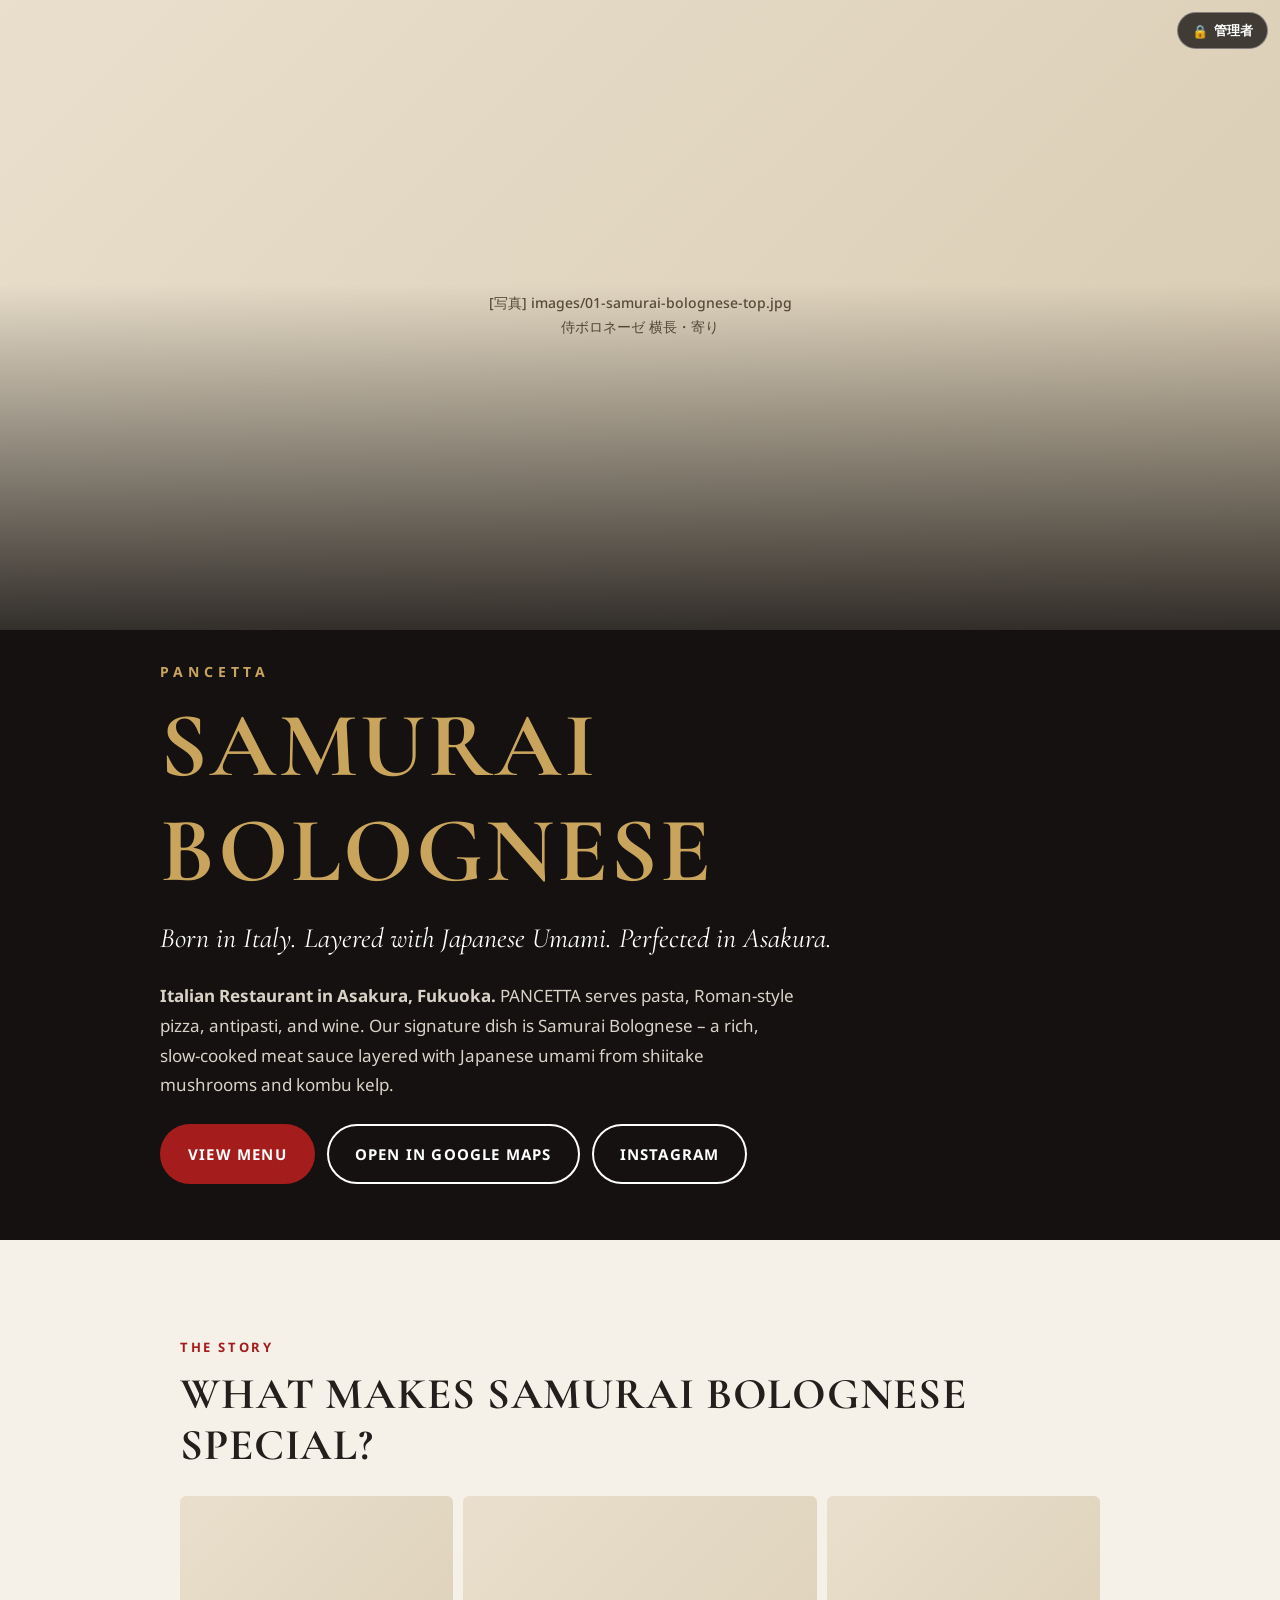
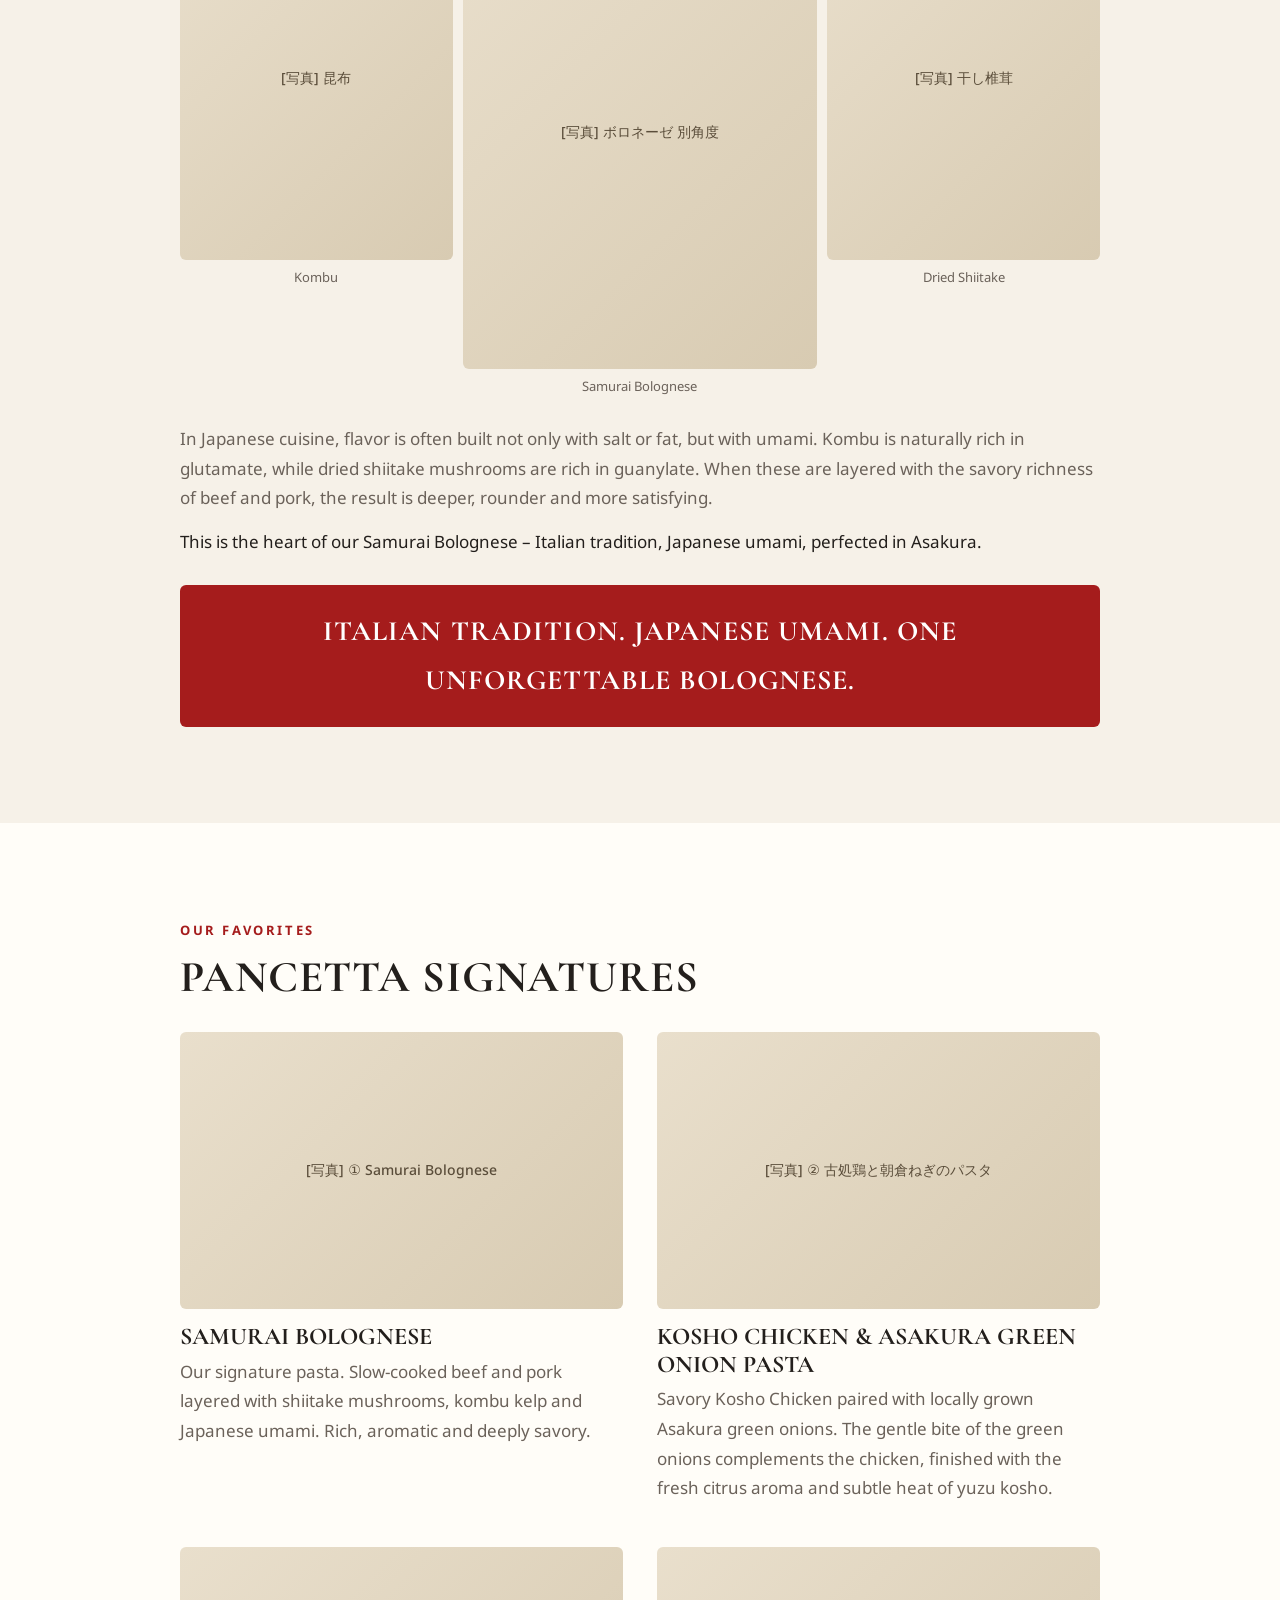
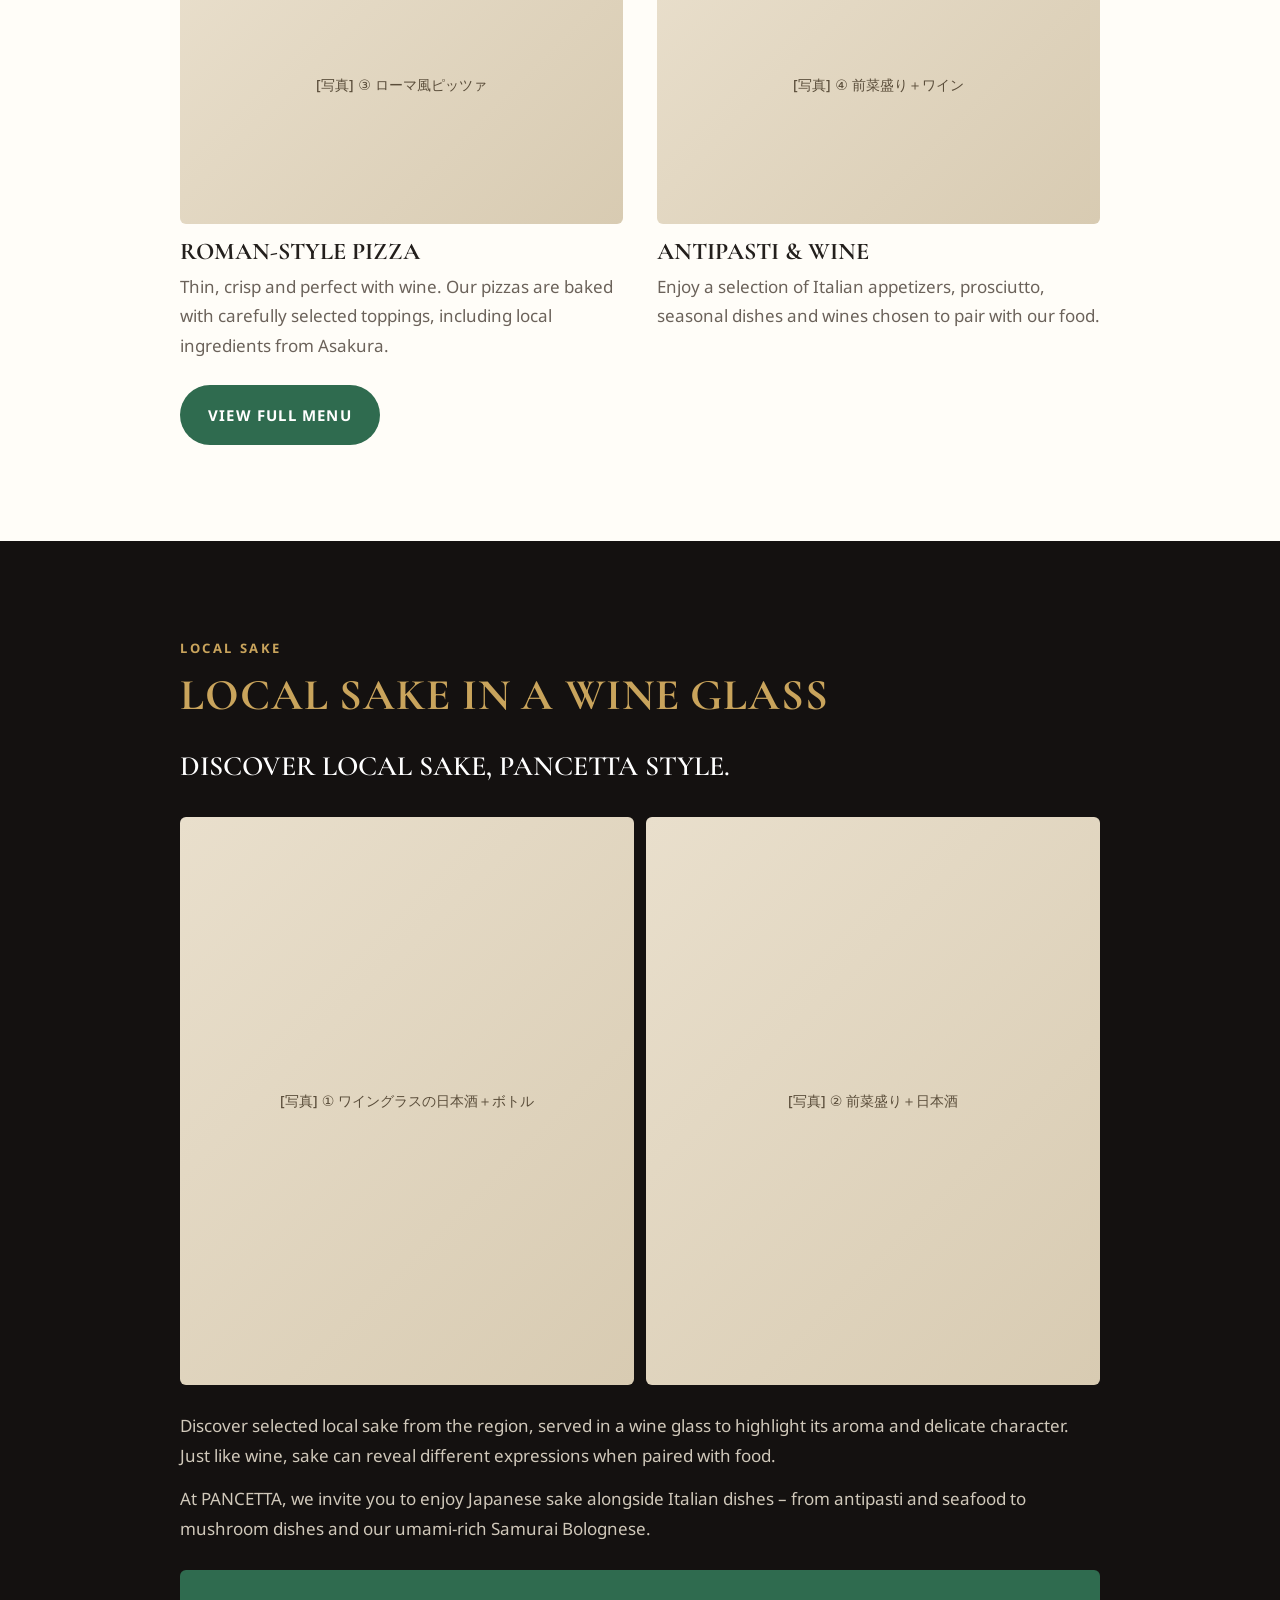
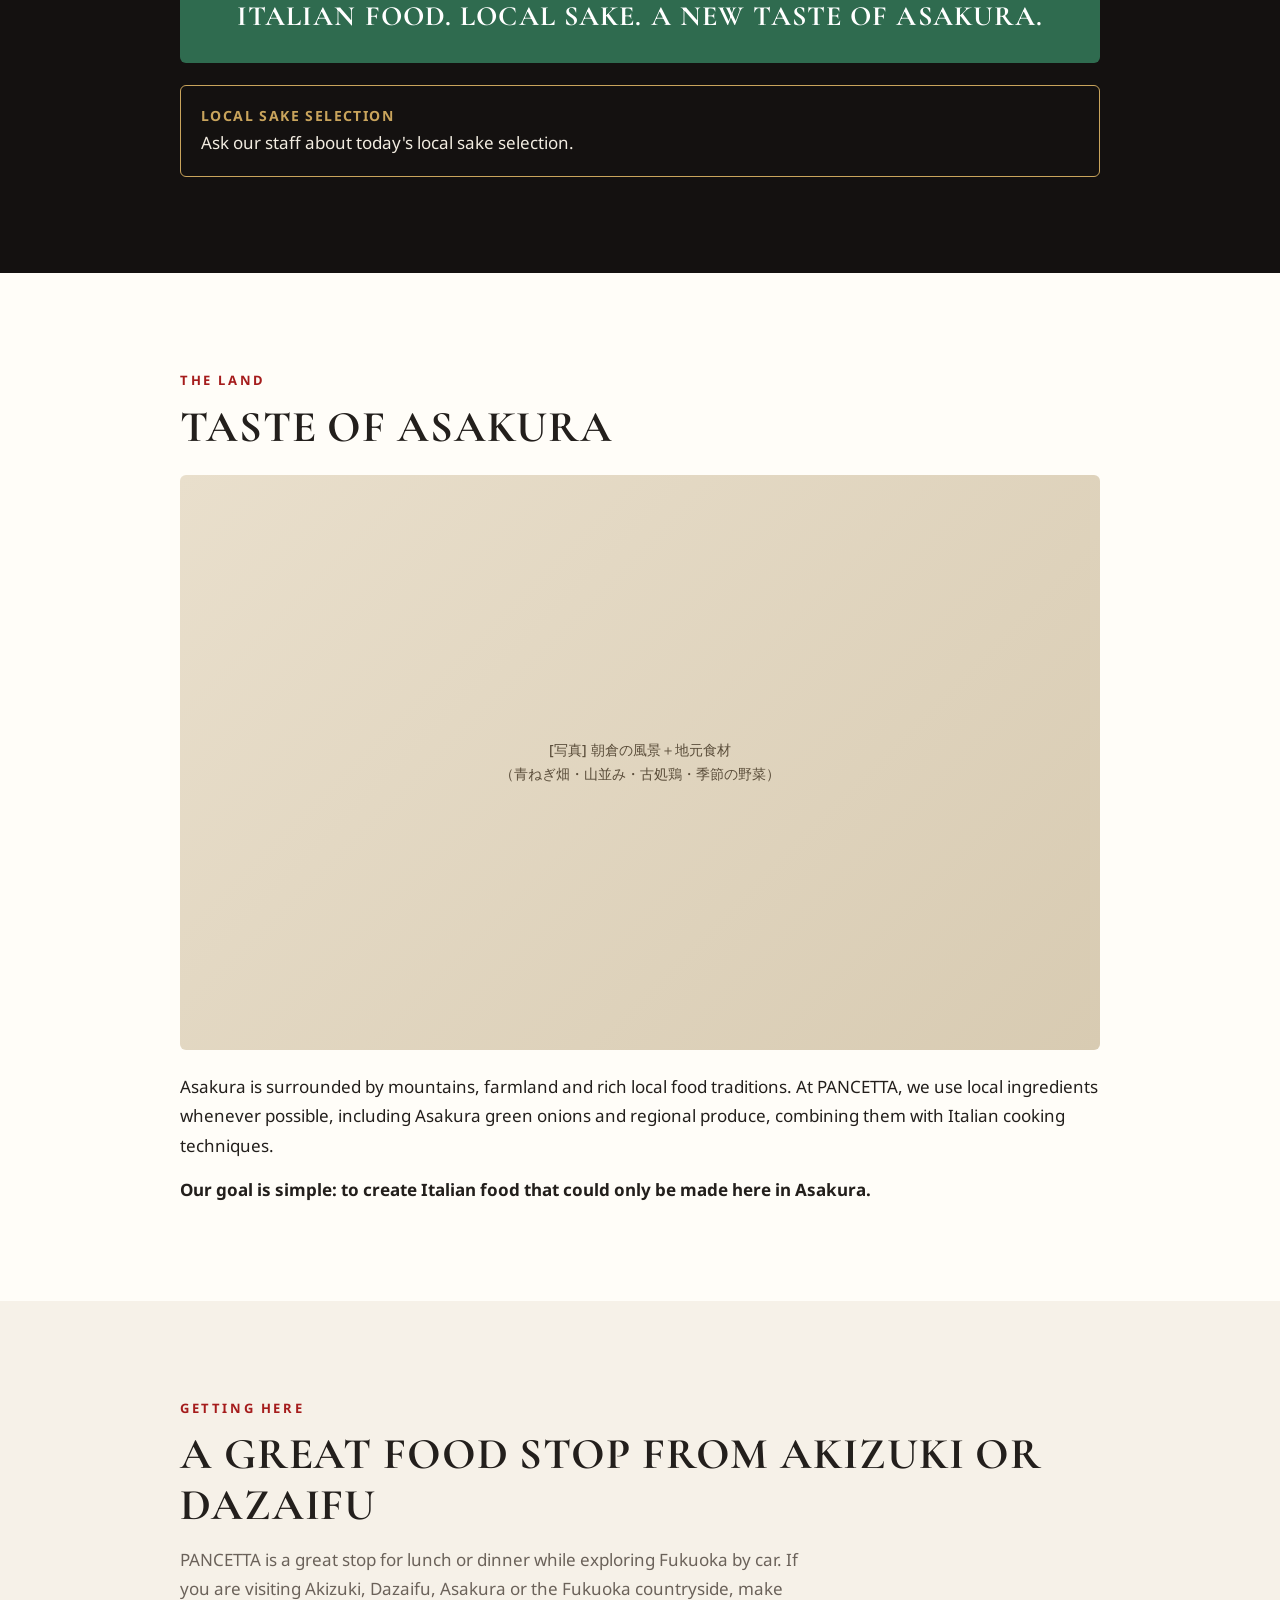
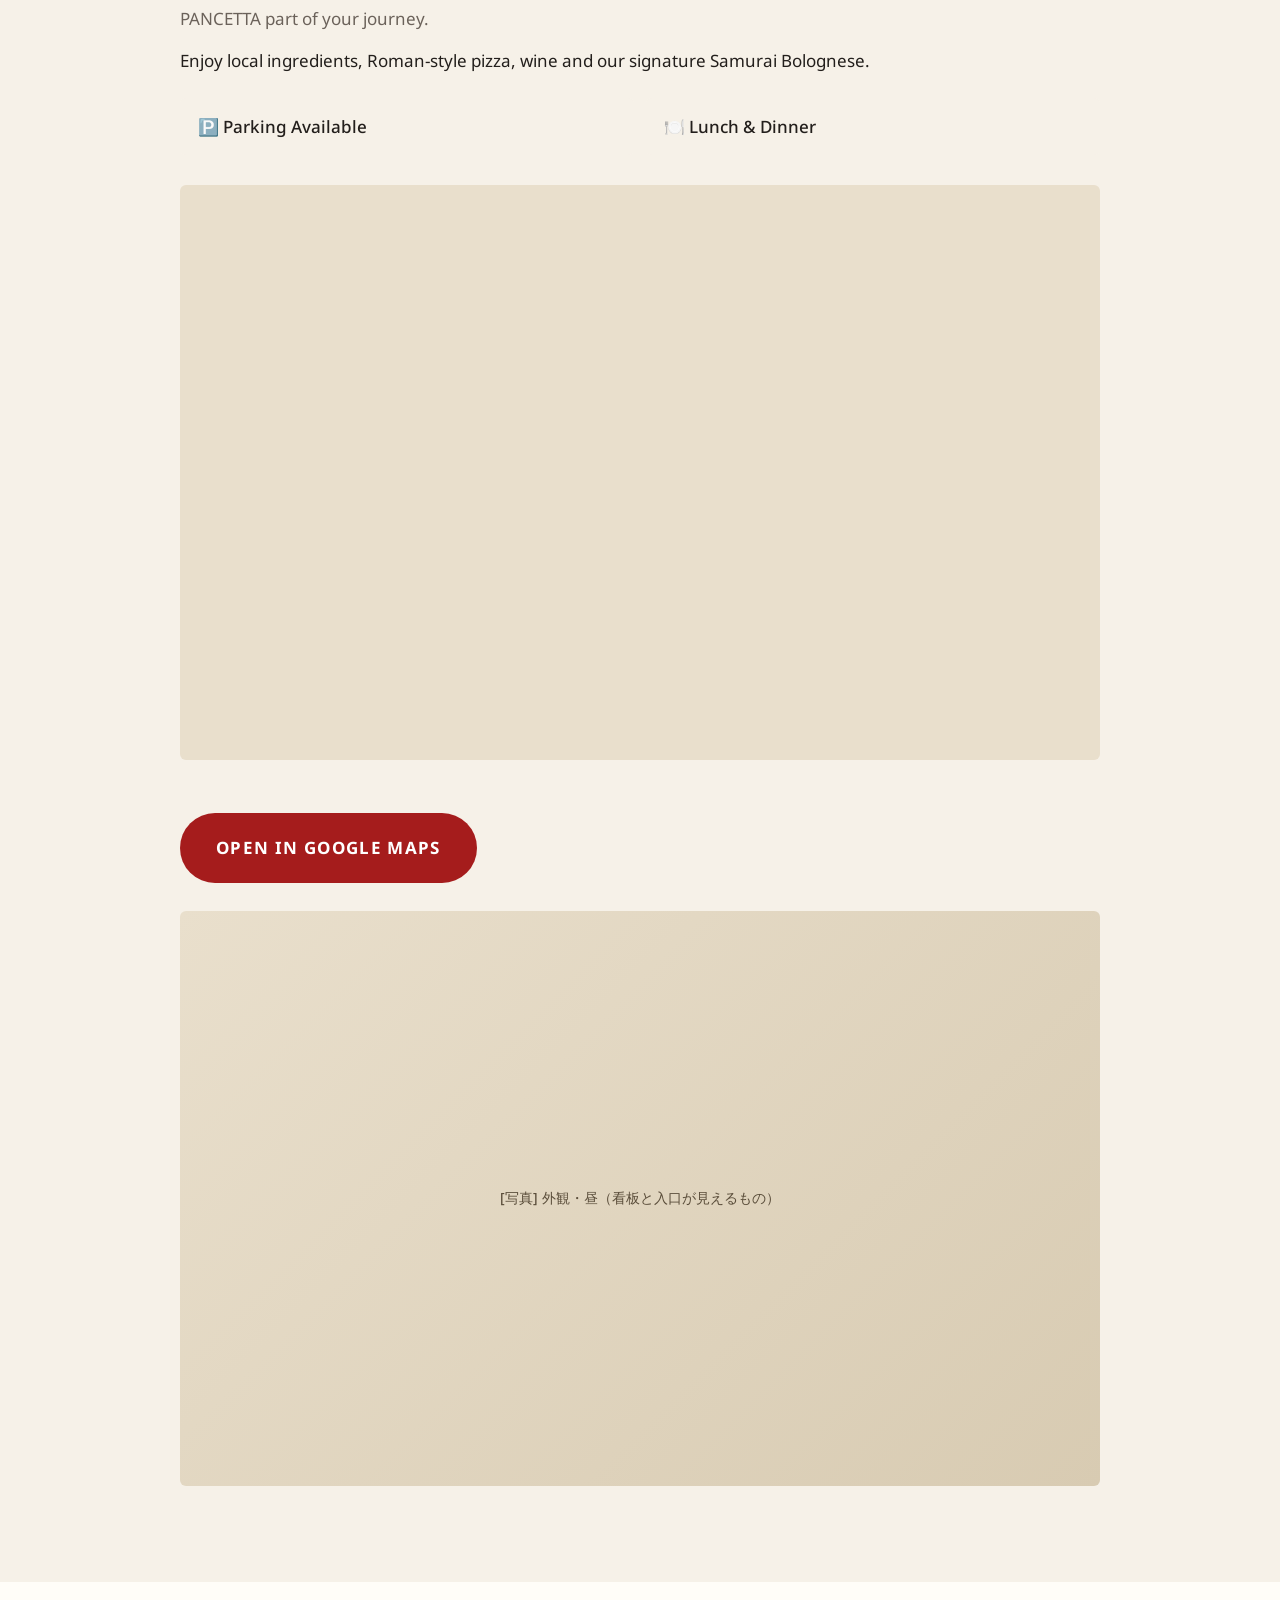
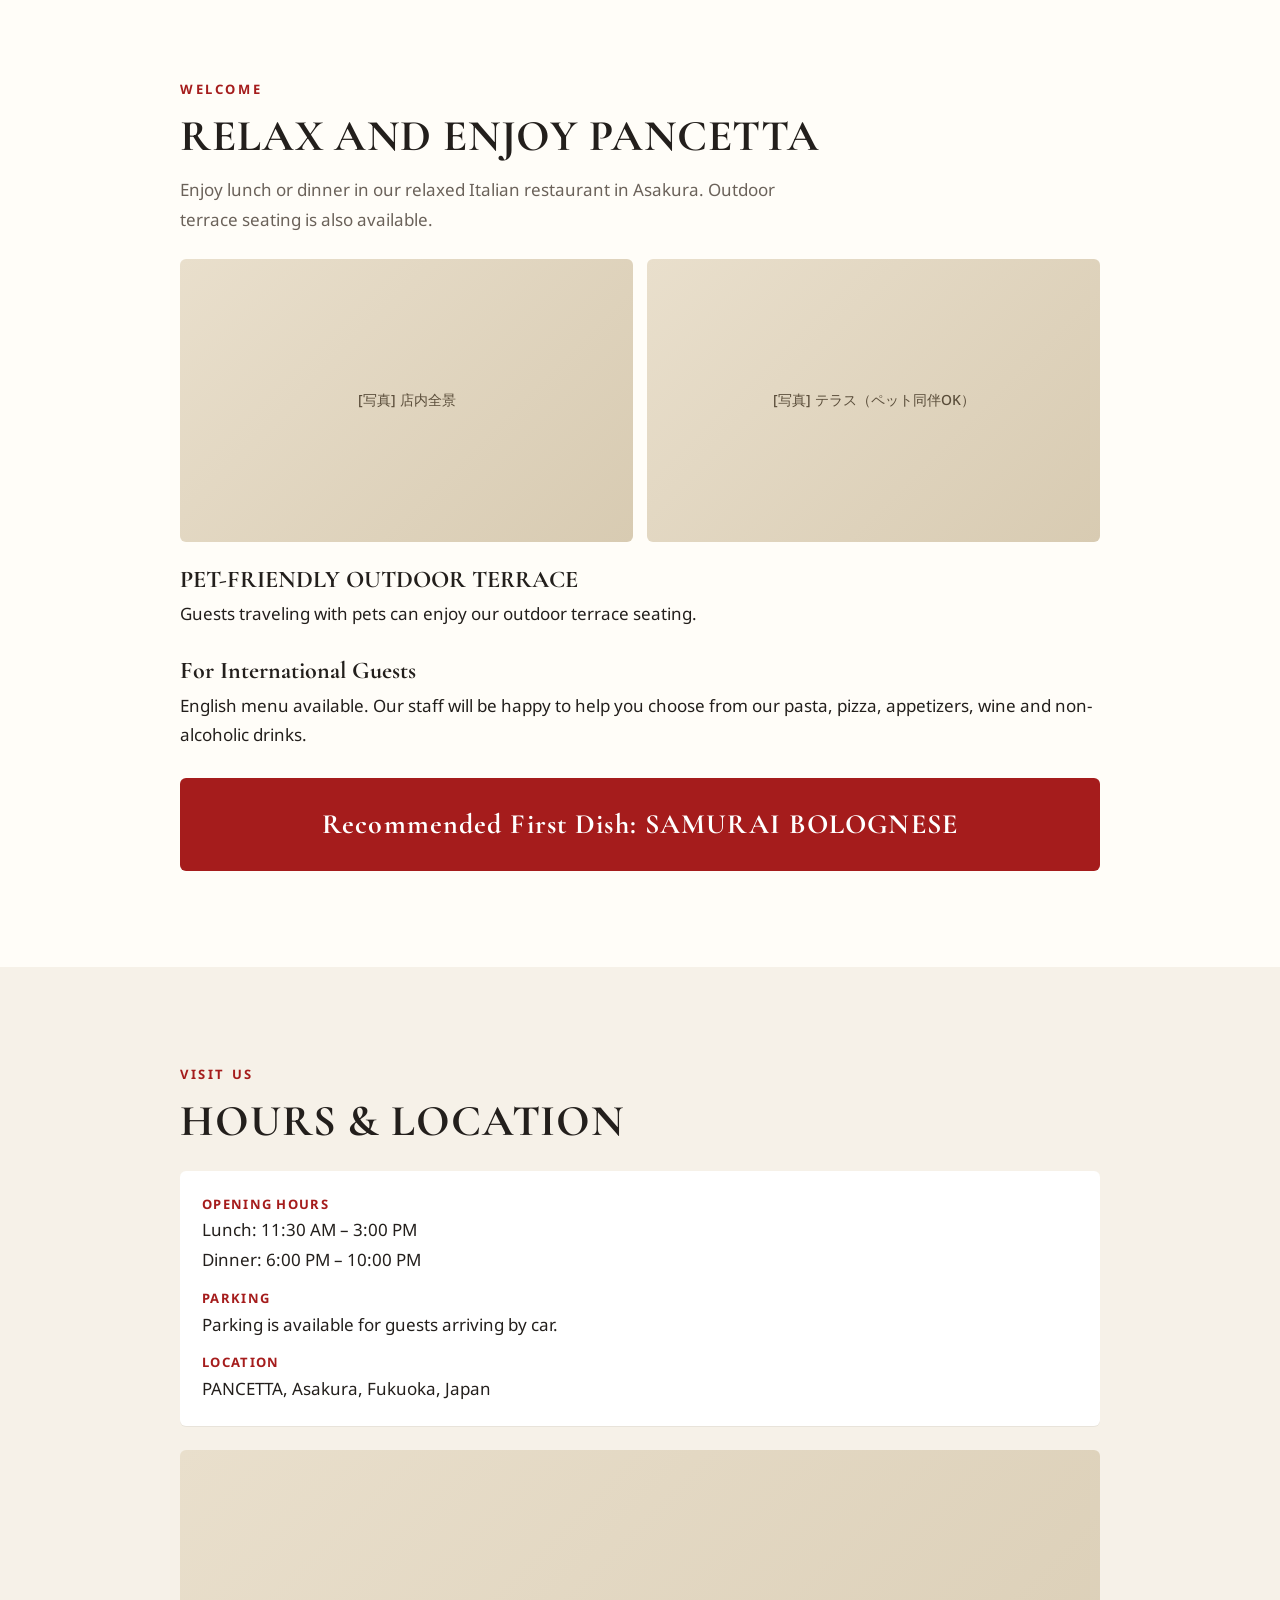
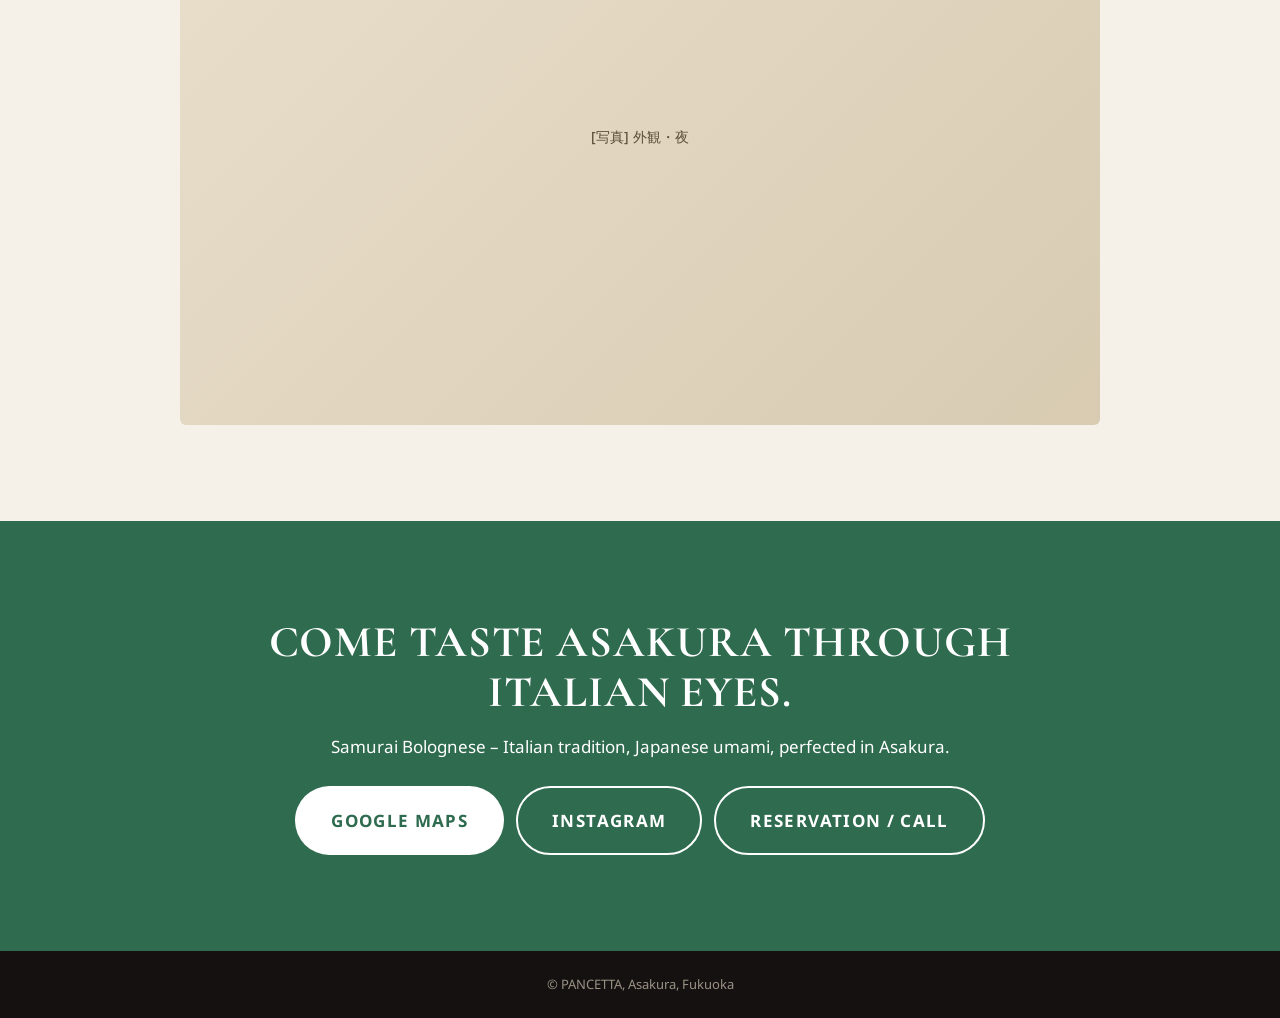
==== index.html @ cb4b4773 "Add files via upload" ====
<!doctype html>
<html lang="en">
<head>
<meta charset="utf-8">
<meta name="viewport" content="width=device-width, initial-scale=1">
<title>PANCETTA | Samurai Bolognese – Italian Restaurant in Asakura, Fukuoka</title>
<meta name="description" content="PANCETTA is an Italian restaurant in Asakura, Fukuoka. Try our signature Samurai Bolognese - Italian tradition, Japanese umami, perfected in Asakura.">
<link rel="preconnect" href="https://fonts.googleapis.com">
<link rel="preconnect" href="https://fonts.gstatic.com" crossorigin>
<link href="https://fonts.googleapis.com/css2?family=Cormorant+Garamond:wght@500;600;700&family=Noto+Sans:wght@400;500;700&display=swap" rel="stylesheet">
<style>
:root{
  --cream:#f6f1e8; --paper:#fffdf8; --ink:#231f1c; --muted:#6b625a;
  --red:#a51c1c; --green:#2f6b4f; --black:#141110; --gold:#c9a45c;
}
*{box-sizing:border-box;margin:0;padding:0}
html{scroll-behavior:smooth}
body{font-family:"Noto Sans",system-ui,sans-serif;color:var(--ink);background:var(--paper);line-height:1.75;font-size:17px;-webkit-text-size-adjust:100%}
img{max-width:100%;display:block}
.wrap{max-width:960px;margin:0 auto;padding:0 20px}
section{padding:64px 0}
h1,h2,h3{font-family:"Cormorant Garamond",Georgia,serif;line-height:1.15;font-weight:700}
h2{font-size:clamp(30px,6vw,44px);letter-spacing:.02em;margin-bottom:14px}
h3{font-size:24px;margin-bottom:6px}
.eyebrow{font-size:13px;letter-spacing:.2em;text-transform:uppercase;color:var(--red);font-weight:700;margin-bottom:10px}
.lead{color:var(--muted);max-width:640px}
.tagline{display:block;font-family:"Cormorant Garamond",serif;font-size:clamp(20px,4vw,28px);font-weight:600;margin:22px 0}

/* photo slots: real image if present, labeled placeholder otherwise */
.photo{position:relative;background:linear-gradient(135deg,#e9dfcc,#d8cbb2);border-radius:6px;overflow:hidden;aspect-ratio:16/10}
.photo img{position:absolute;inset:0;width:100%;height:100%;object-fit:cover}
.photo .ph{position:absolute;inset:0;display:flex;align-items:center;justify-content:center;text-align:center;padding:16px;font-size:14px;color:#5a4d3a;font-weight:500}
.photo.tall{aspect-ratio:4/5}
.photo.sq{aspect-ratio:1/1}

/* buttons */
.btns{display:flex;flex-wrap:wrap;gap:12px;margin-top:24px}
.btn{display:inline-block;padding:15px 26px;border-radius:999px;font-weight:700;font-size:15px;letter-spacing:.08em;text-decoration:none;text-align:center;border:2px solid transparent;transition:transform .15s,opacity .15s}
.btn:active{transform:scale(.97)}
.btn.red{background:var(--red);color:#fff}
.btn.green{background:var(--green);color:#fff}
.btn.line{border-color:currentColor;color:inherit;background:transparent}
.btn.big{padding:18px 34px;font-size:17px}

/* hero */
.hero{background:var(--black);color:#fff;padding:0}
.hero .photo{border-radius:0;aspect-ratio:16/11;max-height:70vh;width:100%}
.hero .photo::after{content:"";position:absolute;inset:0;background:linear-gradient(to top,rgba(20,17,16,.85),rgba(20,17,16,0) 55%)}
.hero-body{padding:30px 0 56px}
.brand{font-size:14px;letter-spacing:.35em;color:var(--gold);font-weight:700}
.hero h1{font-size:clamp(46px,11vw,92px);color:var(--gold);letter-spacing:.03em;margin:8px 0 10px}
.hero .sub{font-family:"Cormorant Garamond",serif;font-size:clamp(20px,4.5vw,28px);font-style:italic;margin-bottom:18px}
.hero p.desc{color:#d9d2c6;max-width:640px}
.hero .btn.line{color:#fff}

/* umami */
.umami{background:var(--cream)}
.trio{display:grid;grid-template-columns:1fr 1.3fr 1fr;gap:10px;margin:26px 0}
.trio .photo{aspect-ratio:3/4}
.trio figcaption{font-size:13px;color:var(--muted);text-align:center;margin-top:6px}
.banner{background:var(--red);color:#fff;text-align:center;padding:22px 18px;font-family:"Cormorant Garamond",serif;font-size:clamp(20px,4.5vw,28px);font-weight:700;letter-spacing:.04em;border-radius:6px;margin-top:28px}
.banner.green{background:var(--green)}

/* signatures */
.dishes{display:grid;grid-template-columns:1fr;gap:34px;margin-top:30px}
.dish p{color:var(--muted);margin-top:6px}
.dish .photo{margin-bottom:14px}

/* sake */
.sake{background:var(--black);color:#f1ebe0}
.sake .lead,.sake p{color:#d0c8ba}
.sake .eyebrow{color:var(--gold)}
.sake h2{color:var(--gold)}
.duo{display:grid;grid-template-columns:1fr 1fr;gap:12px;margin:26px 0}
.duo .photo{aspect-ratio:4/5}
.box{border:1px solid var(--gold);border-radius:6px;padding:18px 20px;margin-top:22px}
.box strong{display:block;color:var(--gold);letter-spacing:.1em;font-size:14px}

/* access */
.info{display:grid;grid-template-columns:1fr;gap:12px;margin:22px 0;list-style:none}
.info li{background:var(--cream);padding:14px 18px;border-radius:6px;font-weight:500}
.map{border:0;width:100%;aspect-ratio:16/10;border-radius:6px;margin:8px 0 20px;background:#e9dfcc}

/* visit */
.visit{background:var(--cream)}
.pair{display:grid;grid-template-columns:1fr;gap:14px;margin:24px 0}
.hours{background:#fff;border-radius:6px;padding:22px;margin:24px 0;box-shadow:0 1px 0 rgba(0,0,0,.06)}
.hours dt{font-weight:700;letter-spacing:.1em;color:var(--red);font-size:13px;margin-top:12px}
.hours dt:first-child{margin-top:0}

/* footer */
.closing{background:var(--green);color:#fff;text-align:center}
.closing h2{color:#fff}
.closing .btns{justify-content:center}
.closing .btn.line{color:#fff}
.closing .btn.red{background:#fff;color:var(--green)}
footer{background:var(--black);color:#9a9184;text-align:center;font-size:13px;padding:22px}

@media (min-width:720px){
  section{padding:96px 0}
  .dishes{grid-template-columns:1fr 1fr;gap:44px 34px}
  .pair{grid-template-columns:1fr 1fr}
  .info{grid-template-columns:1fr 1fr}
}
</style>
<link rel="stylesheet" href="admin.css">
</head>
<body>

<!-- 1. TOP -->
<header class="hero" id="top">
  <div class="photo" data-slot="01-samurai-bolognese-top" data-alt="Samurai Bolognese with soft egg at PANCETTA">
    <span class="ph">[写真] images/01-samurai-bolognese-top.jpg<br>侍ボロネーゼ 横長・寄り</span>
  </div>
  <div class="wrap hero-body">
    <div class="brand">PANCETTA</div>
    <h1>SAMURAI<br>BOLOGNESE</h1>
    <p class="sub">Born in Italy. Layered with Japanese Umami. Perfected in Asakura.</p>
    <p class="desc"><strong>Italian Restaurant in Asakura, Fukuoka.</strong> PANCETTA serves pasta, Roman-style pizza, antipasti, and wine. Our signature dish is Samurai Bolognese – a rich, slow-cooked meat sauce layered with Japanese umami from shiitake mushrooms and kombu kelp.</p>
    <div class="btns">
      <a class="btn red" href="menu.pdf">VIEW MENU</a>
      <a class="btn line" href="https://www.google.com/maps/search/?api=1&query=PANCETTA+Asakura+Fukuoka" target="_blank" rel="noopener">OPEN IN GOOGLE MAPS</a>
      <a class="btn line" href="https://www.instagram.com/" target="_blank" rel="noopener" id="ig1">INSTAGRAM</a>
    </div>
  </div>
</header>

<!-- 2. JAPANESE UMAMI -->
<section class="umami" id="umami">
  <div class="wrap">
    <div class="eyebrow">The Story</div>
    <h2>WHAT MAKES SAMURAI BOLOGNESE SPECIAL?</h2>
    <div class="trio">
      <figure>
        <div class="photo" data-slot="03-kombu" data-alt="Kombu kelp"><span class="ph">[写真] 昆布</span></div>
        <figcaption>Kombu</figcaption>
      </figure>
      <figure>
        <div class="photo" data-slot="02-samurai-bolognese-angle" data-alt="Samurai Bolognese close-up"><span class="ph">[写真] ボロネーゼ 別角度</span></div>
        <figcaption>Samurai Bolognese</figcaption>
      </figure>
      <figure>
        <div class="photo" data-slot="04-dried-shiitake" data-alt="Dried shiitake mushrooms"><span class="ph">[写真] 干し椎茸</span></div>
        <figcaption>Dried Shiitake</figcaption>
      </figure>
    </div>
    <p class="lead" style="max-width:none">In Japanese cuisine, flavor is often built not only with salt or fat, but with umami. Kombu is naturally rich in glutamate, while dried shiitake mushrooms are rich in guanylate. When these are layered with the savory richness of beef and pork, the result is deeper, rounder and more satisfying.</p>
    <p style="margin-top:14px">This is the heart of our Samurai Bolognese – Italian tradition, Japanese umami, perfected in Asakura.</p>
    <div class="banner">ITALIAN TRADITION. JAPANESE UMAMI. ONE UNFORGETTABLE BOLOGNESE.</div>
  </div>
</section>

<!-- 3. SIGNATURES -->
<section id="signatures">
  <div class="wrap">
    <div class="eyebrow">Our Favorites</div>
    <h2>PANCETTA SIGNATURES</h2>
    <div class="dishes">
      <article class="dish">
        <div class="photo" data-slot="02-samurai-bolognese-angle" data-alt="Samurai Bolognese"><span class="ph">[写真] ① Samurai Bolognese</span></div>
        <h3>SAMURAI BOLOGNESE</h3>
        <p>Our signature pasta. Slow-cooked beef and pork layered with shiitake mushrooms, kombu kelp and Japanese umami. Rich, aromatic and deeply savory.</p>
      </article>
      <article class="dish">
        <div class="photo" data-slot="05-kosho-chicken-pasta" data-alt="Kosho chicken and Asakura green onion pasta"><span class="ph">[写真] ② 古処鶏と朝倉ねぎのパスタ</span></div>
        <h3>KOSHO CHICKEN &amp; ASAKURA GREEN ONION PASTA</h3>
        <p>Savory Kosho Chicken paired with locally grown Asakura green onions. The gentle bite of the green onions complements the chicken, finished with the fresh citrus aroma and subtle heat of yuzu kosho.</p>
      </article>
      <article class="dish">
        <div class="photo" data-slot="06-roman-pizza" data-alt="Roman-style pizza"><span class="ph">[写真] ③ ローマ風ピッツァ</span></div>
        <h3>ROMAN-STYLE PIZZA</h3>
        <p>Thin, crisp and perfect with wine. Our pizzas are baked with carefully selected toppings, including local ingredients from Asakura.</p>
      </article>
      <article class="dish">
        <div class="photo" data-slot="07-antipasti" data-alt="Antipasti and wine"><span class="ph">[写真] ④ 前菜盛り＋ワイン</span></div>
        <h3>ANTIPASTI &amp; WINE</h3>
        <p>Enjoy a selection of Italian appetizers, prosciutto, seasonal dishes and wines chosen to pair with our food.</p>
      </article>
    </div>
    <div class="btns"><a class="btn green" href="menu.pdf">VIEW FULL MENU</a></div>
  </div>
</section>

<!-- 4. LOCAL SAKE -->
<section class="sake" id="sake">
  <div class="wrap">
    <div class="eyebrow">Local Sake</div>
    <h2>LOCAL SAKE IN A WINE GLASS</h2>
    <span class="tagline" style="color:#fff">DISCOVER LOCAL SAKE, PANCETTA STYLE.</span>
    <div class="duo">
      <div class="photo" data-slot="09-sake-wineglass" data-alt="Local sake in a wine glass"><span class="ph">[写真] ① ワイングラスの日本酒＋ボトル</span></div>
      <div class="photo" data-slot="08-antipasti-sake" data-alt="Antipasti with sake"><span class="ph">[写真] ② 前菜盛り＋日本酒</span></div>
    </div>
    <p>Discover selected local sake from the region, served in a wine glass to highlight its aroma and delicate character. Just like wine, sake can reveal different expressions when paired with food.</p>
    <p style="margin-top:14px">At PANCETTA, we invite you to enjoy Japanese sake alongside Italian dishes – from antipasti and seafood to mushroom dishes and our umami-rich Samurai Bolognese.</p>
    <div class="banner green" style="margin-top:26px">ITALIAN FOOD. LOCAL SAKE. A NEW TASTE OF ASAKURA.</div>
    <div class="box"><strong>LOCAL SAKE SELECTION</strong>Ask our staff about today's local sake selection.</div>
    <!-- 飲み比べを始める時はここのコメントを外す
    <div class="box"><strong>LOCAL SAKE FLIGHT</strong>Taste three selected local sakes and discover different aromas and flavors.</div>
    -->
  </div>
</section>

<!-- 5. TASTE OF ASAKURA -->
<section id="asakura">
  <div class="wrap">
    <div class="eyebrow">The Land</div>
    <h2>TASTE OF ASAKURA</h2>
    <div class="photo" data-slot="asakura-landscape" data-alt="Asakura landscape and local produce" style="margin:22px 0"><span class="ph">[写真] 朝倉の風景＋地元食材<br>（青ねぎ畑・山並み・古処鶏・季節の野菜）</span></div>
    <p>Asakura is surrounded by mountains, farmland and rich local food traditions. At PANCETTA, we use local ingredients whenever possible, including Asakura green onions and regional produce, combining them with Italian cooking techniques.</p>
    <p style="margin-top:14px"><strong>Our goal is simple: to create Italian food that could only be made here in Asakura.</strong></p>
  </div>
</section>

<!-- 6. ACCESS FROM AKIZUKI / DAZAIFU -->
<section class="visit" id="access">
  <div class="wrap">
    <div class="eyebrow">Getting Here</div>
    <h2>A GREAT FOOD STOP FROM AKIZUKI OR DAZAIFU</h2>
    <p class="lead">PANCETTA is a great stop for lunch or dinner while exploring Fukuoka by car. If you are visiting Akizuki, Dazaifu, Asakura or the Fukuoka countryside, make PANCETTA part of your journey.</p>
    <p style="margin-top:12px">Enjoy local ingredients, Roman-style pizza, wine and our signature Samurai Bolognese.</p>
    <ul class="info" style="margin-top:22px">
      <li>🅿️ Parking Available</li>
      <li>🍽️ Lunch &amp; Dinner</li>
    </ul>
    <!-- 店舗が確定したら、Google Mapsの「共有 → 地図を埋め込む」のiframeに差し替える -->
    <iframe class="map" title="PANCETTA on Google Maps" loading="lazy" referrerpolicy="no-referrer-when-downgrade"
      src="https://www.google.com/maps?q=PANCETTA+Asakura+Fukuoka&output=embed"></iframe>
    <div class="btns"><a class="btn red big" href="https://www.google.com/maps/dir/?api=1&destination=PANCETTA+Asakura+Fukuoka" target="_blank" rel="noopener">OPEN IN GOOGLE MAPS</a></div>
    <div class="photo" data-slot="12-exterior-day" data-alt="PANCETTA exterior in daytime" style="margin-top:28px"><span class="ph">[写真] 外観・昼（看板と入口が見えるもの）</span></div>
  </div>
</section>

<!-- 7. INSIDE / TERRACE -->
<section id="inside">
  <div class="wrap">
    <div class="eyebrow">Welcome</div>
    <h2>RELAX AND ENJOY PANCETTA</h2>
    <p class="lead">Enjoy lunch or dinner in our relaxed Italian restaurant in Asakura. Outdoor terrace seating is also available.</p>
    <div class="pair">
      <div class="photo" data-slot="10-interior" data-alt="PANCETTA interior"><span class="ph">[写真] 店内全景</span></div>
      <div class="photo" data-slot="11-terrace" data-alt="Pet-friendly outdoor terrace"><span class="ph">[写真] テラス（ペット同伴OK）</span></div>
    </div>
    <h3>PET-FRIENDLY OUTDOOR TERRACE</h3>
    <p>Guests traveling with pets can enjoy our outdoor terrace seating.</p>
    <h3 style="margin-top:28px">For International Guests</h3>
    <p>English menu available. Our staff will be happy to help you choose from our pasta, pizza, appetizers, wine and non-alcoholic drinks.</p>
    <div class="banner">Recommended First Dish: SAMURAI BOLOGNESE</div>
  </div>
</section>

<!-- 8. HOURS / PARKING / CTA -->
<section class="visit" id="visit">
  <div class="wrap">
    <div class="eyebrow">Visit Us</div>
    <h2>HOURS &amp; LOCATION</h2>
    <!-- ※営業時間はGoogleの表示と必ず同じにする（下は手順書の例） -->
    <dl class="hours">
      <dt>OPENING HOURS</dt>
      <dd>Lunch: 11:30 AM – 3:00 PM<br>Dinner: 6:00 PM – 10:00 PM</dd>
      <dt>PARKING</dt>
      <dd>Parking is available for guests arriving by car.</dd>
      <dt>LOCATION</dt>
      <dd>PANCETTA, Asakura, Fukuoka, Japan</dd>
    </dl>
    <div class="photo" data-slot="13-exterior-night" data-alt="PANCETTA at night"><span class="ph">[写真] 外観・夜</span></div>
  </div>
</section>

<section class="closing" id="reserve">
  <div class="wrap">
    <h2>COME TASTE ASAKURA THROUGH ITALIAN EYES.</h2>
    <p>Samurai Bolognese – Italian tradition, Japanese umami, perfected in Asakura.</p>
    <div class="btns">
      <a class="btn red big" href="https://www.google.com/maps/dir/?api=1&destination=PANCETTA+Asakura+Fukuoka" target="_blank" rel="noopener">GOOGLE MAPS</a>
      <a class="btn line big" href="https://www.instagram.com/" target="_blank" rel="noopener" id="ig2">INSTAGRAM</a>
      <a class="btn line big" href="tel:+81000000000" id="tel">RESERVATION / CALL</a>
    </div>
  </div>
</section>

<footer>© PANCETTA, Asakura, Fukuoka</footer>
<script>
  (function () {
    var v = Date.now();
    document.write('<script src="content.js?v=' + v + '"><\/script>');
    document.write('<script src="site.js?v=' + v + '"><\/script>');
    document.write('<script src="admin.js?v=' + v + '"><\/script>');
  })();
</script>
</body>
</html>
---- admin.css ----
/* ---- photo admin (visible only to people who can edit) ---- */
.photo.has .ph{display:none}
#lockBtn{position:fixed;top:calc(12px + env(safe-area-inset-top,0px));right:12px;z-index:45;display:flex;align-items:center;gap:6px;background:rgba(20,17,16,.78);color:#fff;border:1px solid rgba(255,255,255,.35);border-radius:999px;padding:8px 14px;font:700 13px "Noto Sans",system-ui,sans-serif;cursor:pointer}
body.adminmode #lockBtn{background:#2f6b4f}
#lockToast{position:fixed;left:16px;right:16px;top:calc(60px + env(safe-area-inset-top,0px));z-index:46;max-width:420px;margin-left:auto;background:#231f1c;color:#fff;border-radius:8px;padding:14px 16px;font:500 14px/1.6 "Noto Sans",system-ui,sans-serif;box-shadow:0 4px 16px rgba(0,0,0,.35)}
#lockToast[hidden]{display:none}
.pctl{display:none;position:absolute;top:10px;left:10px;z-index:5;gap:8px;flex-wrap:wrap}
body.adminmode .pctl{display:flex}
.as-btn.sm{padding:8px 14px;font-size:13px;background:rgba(20,17,16,.85);color:#fff}
.as-btn.pick.sm{background:#2f6b4f}
body.adminmode .photo[data-slot]:not(.pv){outline:2px dashed #c9a45c;outline-offset:-2px}
#pwBox{position:fixed;inset:0;z-index:70;background:rgba(20,17,16,.6);display:flex;align-items:center;justify-content:center;padding:16px}
#pwBox[hidden]{display:none}
.pw-card{background:#fffdf8;color:#231f1c;border-radius:10px;padding:22px;width:100%;max-width:340px;display:grid;gap:10px;font:500 15px "Noto Sans",system-ui,sans-serif}
.pw-card strong{font-size:18px}
.pw-card input{font:500 18px "Noto Sans",system-ui,sans-serif;padding:10px 12px;border:1px solid #b9ad97;border-radius:6px;background:#fff;color:#231f1c;width:100%}
#adminSheet{position:fixed;inset:0;z-index:60;overflow:auto;background:#fffdf8;color:#231f1c;padding:0 16px calc(32px + env(safe-area-inset-bottom,0px));font-family:"Noto Sans",system-ui,sans-serif;font-size:15px;line-height:1.6}
#adminSheet[hidden]{display:none}
.as-head{position:sticky;top:0;background:#fffdf8;display:flex;justify-content:space-between;align-items:center;gap:12px;padding:14px 0;border-bottom:1px solid #ddd3c0;z-index:2}
.as-head strong{font-size:18px}
.as-btn{background:#231f1c;color:#fff;border:0;border-radius:999px;padding:10px 18px;font:700 14px "Noto Sans",system-ui,sans-serif;cursor:pointer}
.as-btn.ghost{background:transparent;color:#231f1c;border:1px solid #231f1c}
.as-btn.pick{background:#2f6b4f;display:inline-block}
.as-note{color:#6b625a;margin:14px 0}
.as-row{border:1px solid #ddd3c0;border-radius:8px;padding:14px;margin-bottom:14px;background:#fff;display:grid;gap:12px}
.as-top{display:flex;justify-content:space-between;align-items:center;gap:12px}
.as-top>div{min-width:0}
.as-top b{display:block}
.as-top small{color:#6b625a;word-break:break-all}
.as-row .pv{aspect-ratio:16/10;max-width:360px;width:100%}
.as-ctl{display:grid;gap:8px}
.as-ctl[hidden]{display:none}
.as-ctl label{display:grid;grid-template-columns:5.5em 1fr;align-items:center;gap:10px;font-size:14px}
.as-ctl input[type=range]{width:100%;min-width:0}
.as-acts{display:flex;flex-wrap:wrap;gap:8px}
.as-st{color:#2f6b4f;font-size:13px;min-height:1.2em}
.as-st.err{color:#a51c1c}

#adminBar{position:fixed;right:16px;bottom:calc(16px + env(safe-area-inset-bottom,0px));z-index:40;display:flex;gap:10px;flex-wrap:wrap;justify-content:flex-end}
#adminBar[hidden]{display:none}
#adminBar button{border:0;border-radius:999px;padding:14px 20px;font:700 15px "Noto Sans",system-ui,sans-serif;color:#fff;box-shadow:0 4px 16px rgba(0,0,0,.35);cursor:pointer;background:#231f1c}
#adminBar #saveBtn{background:#2f6b4f}
#adminBar #saveBtn.dirty{background:#a51c1c}
#adminBar button:disabled{opacity:.6}
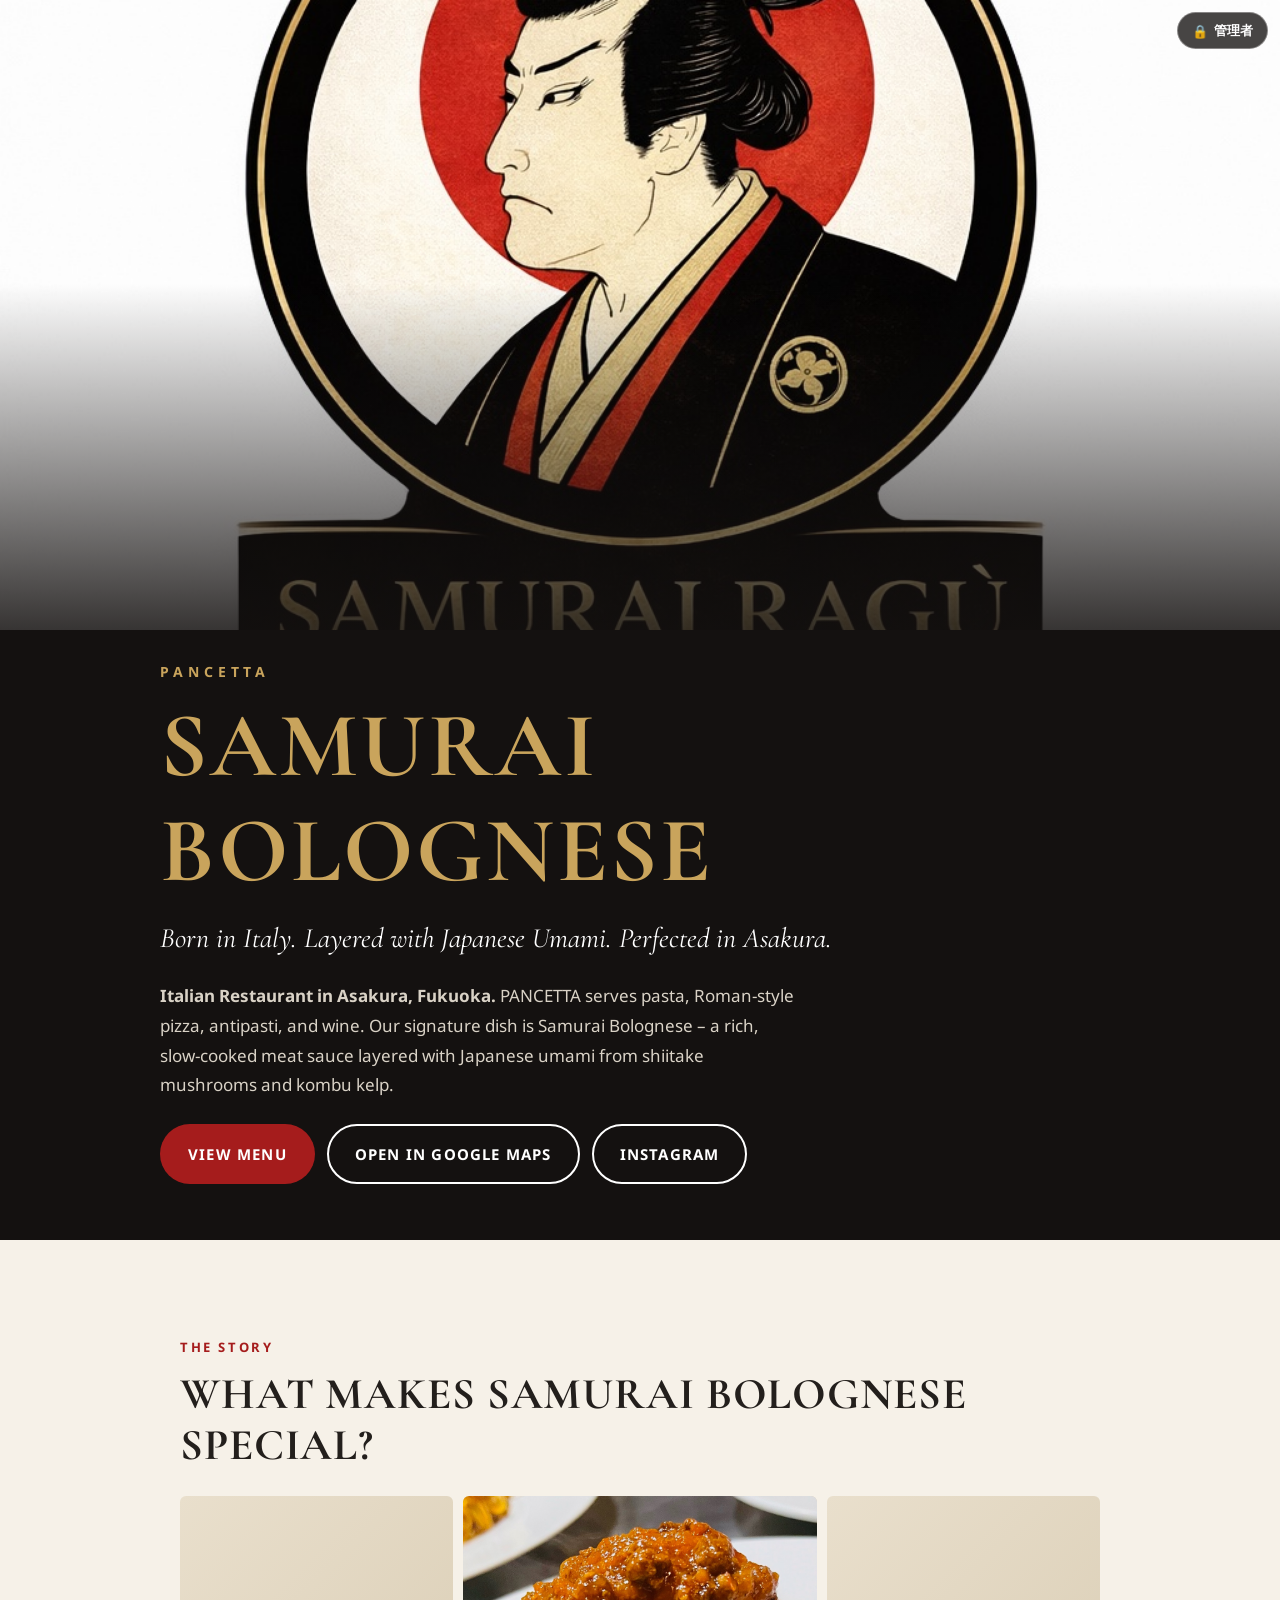
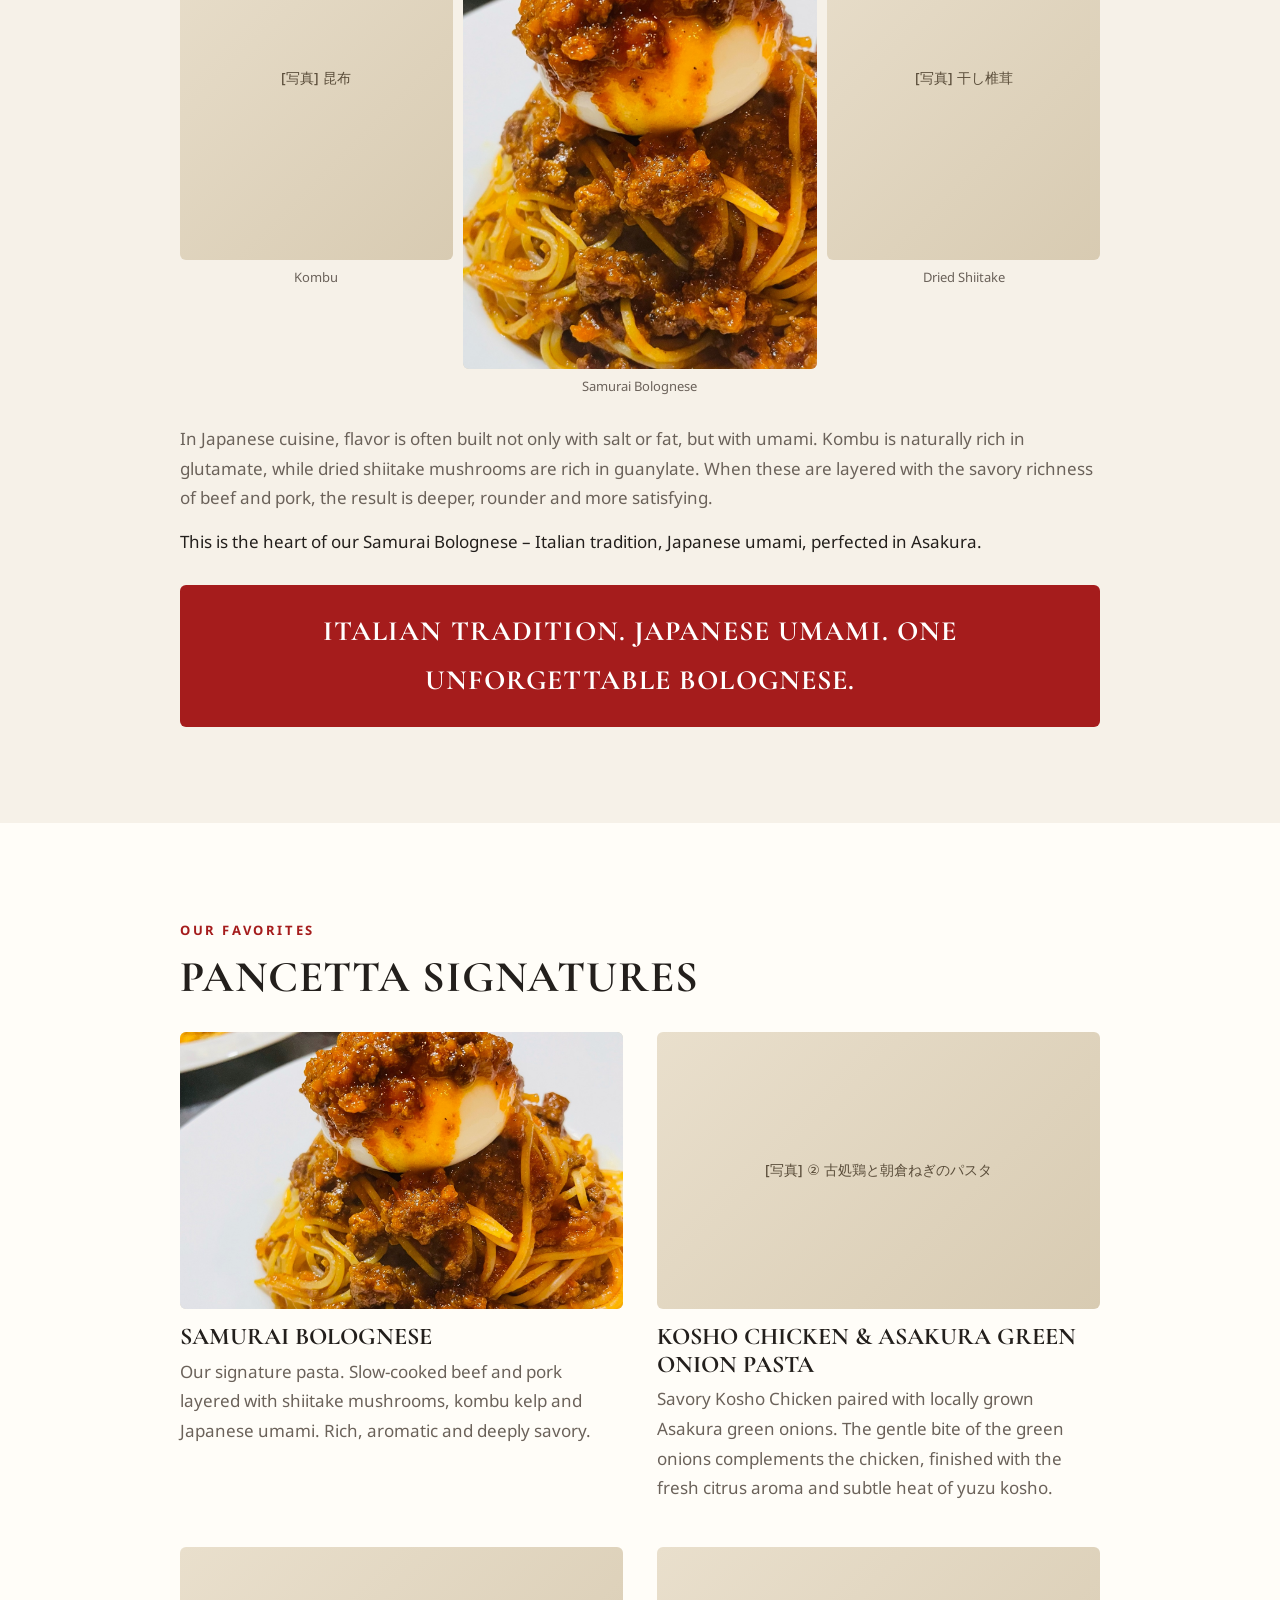
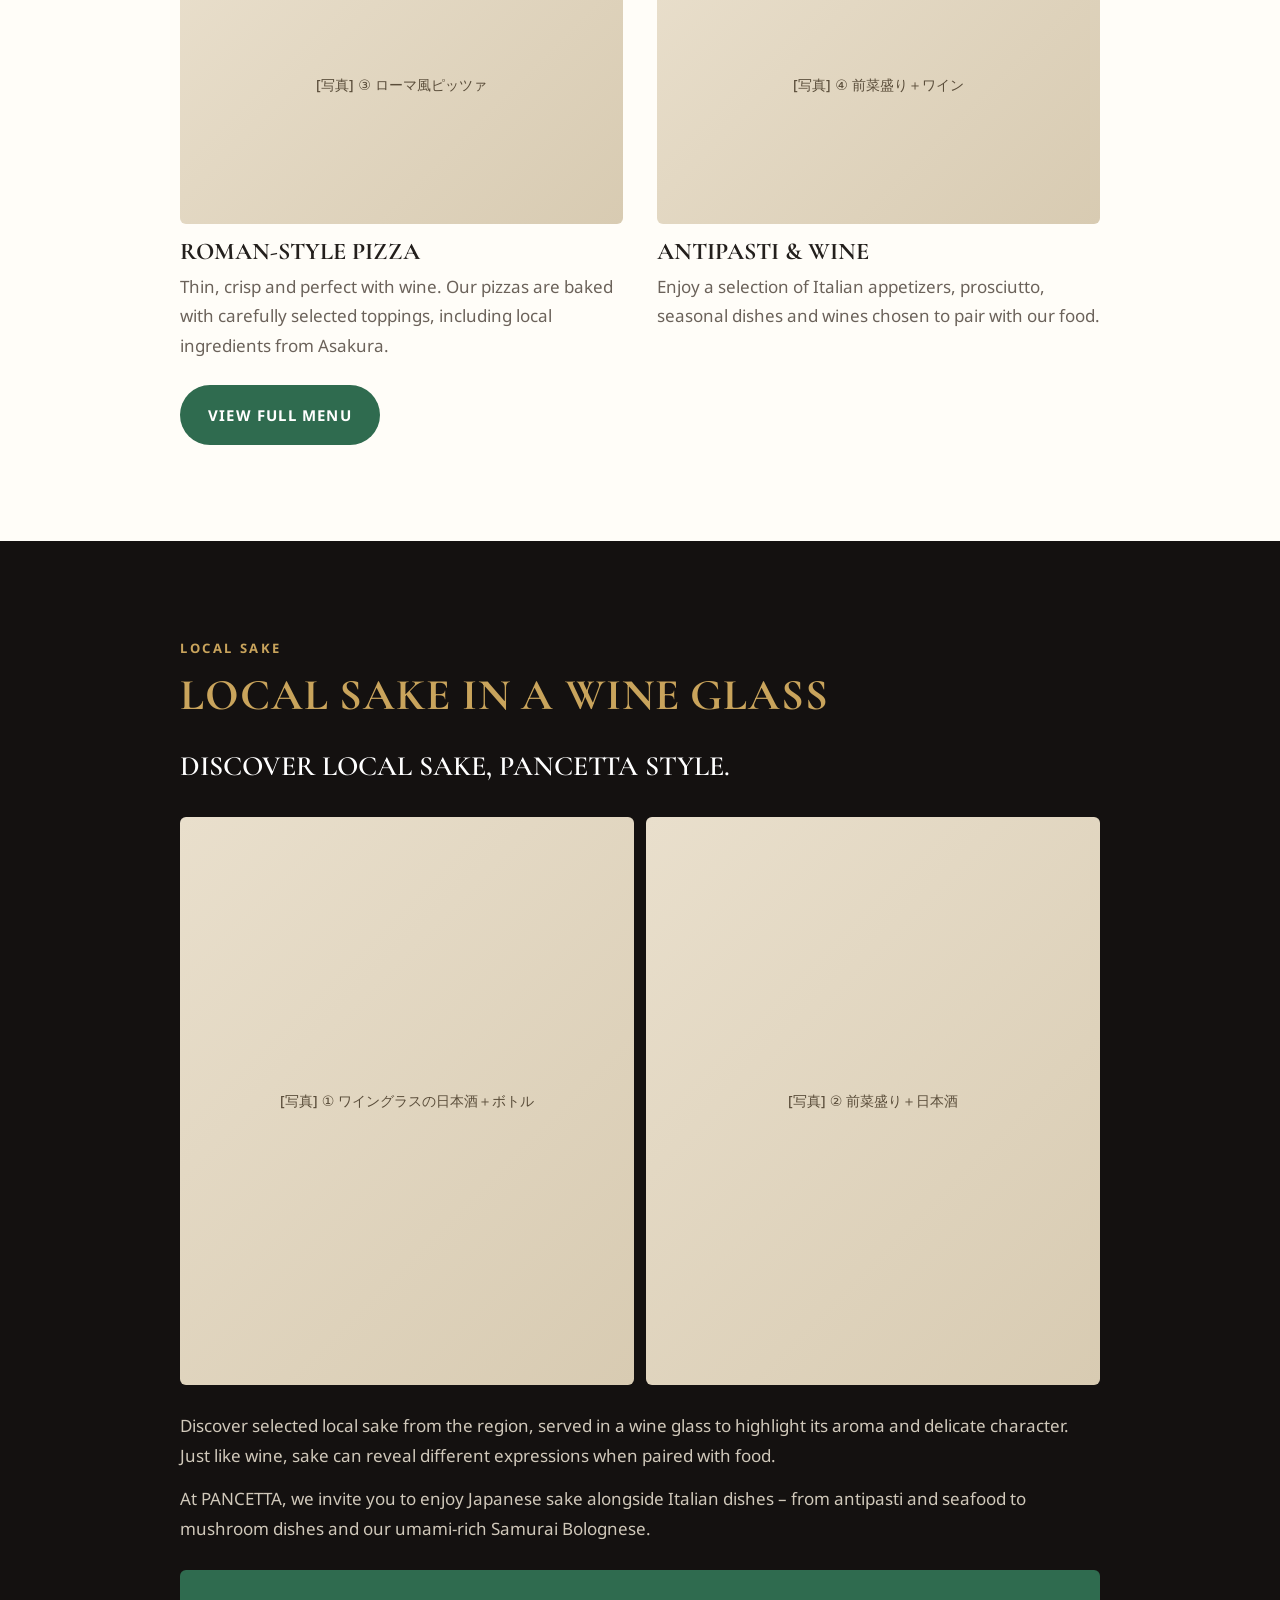
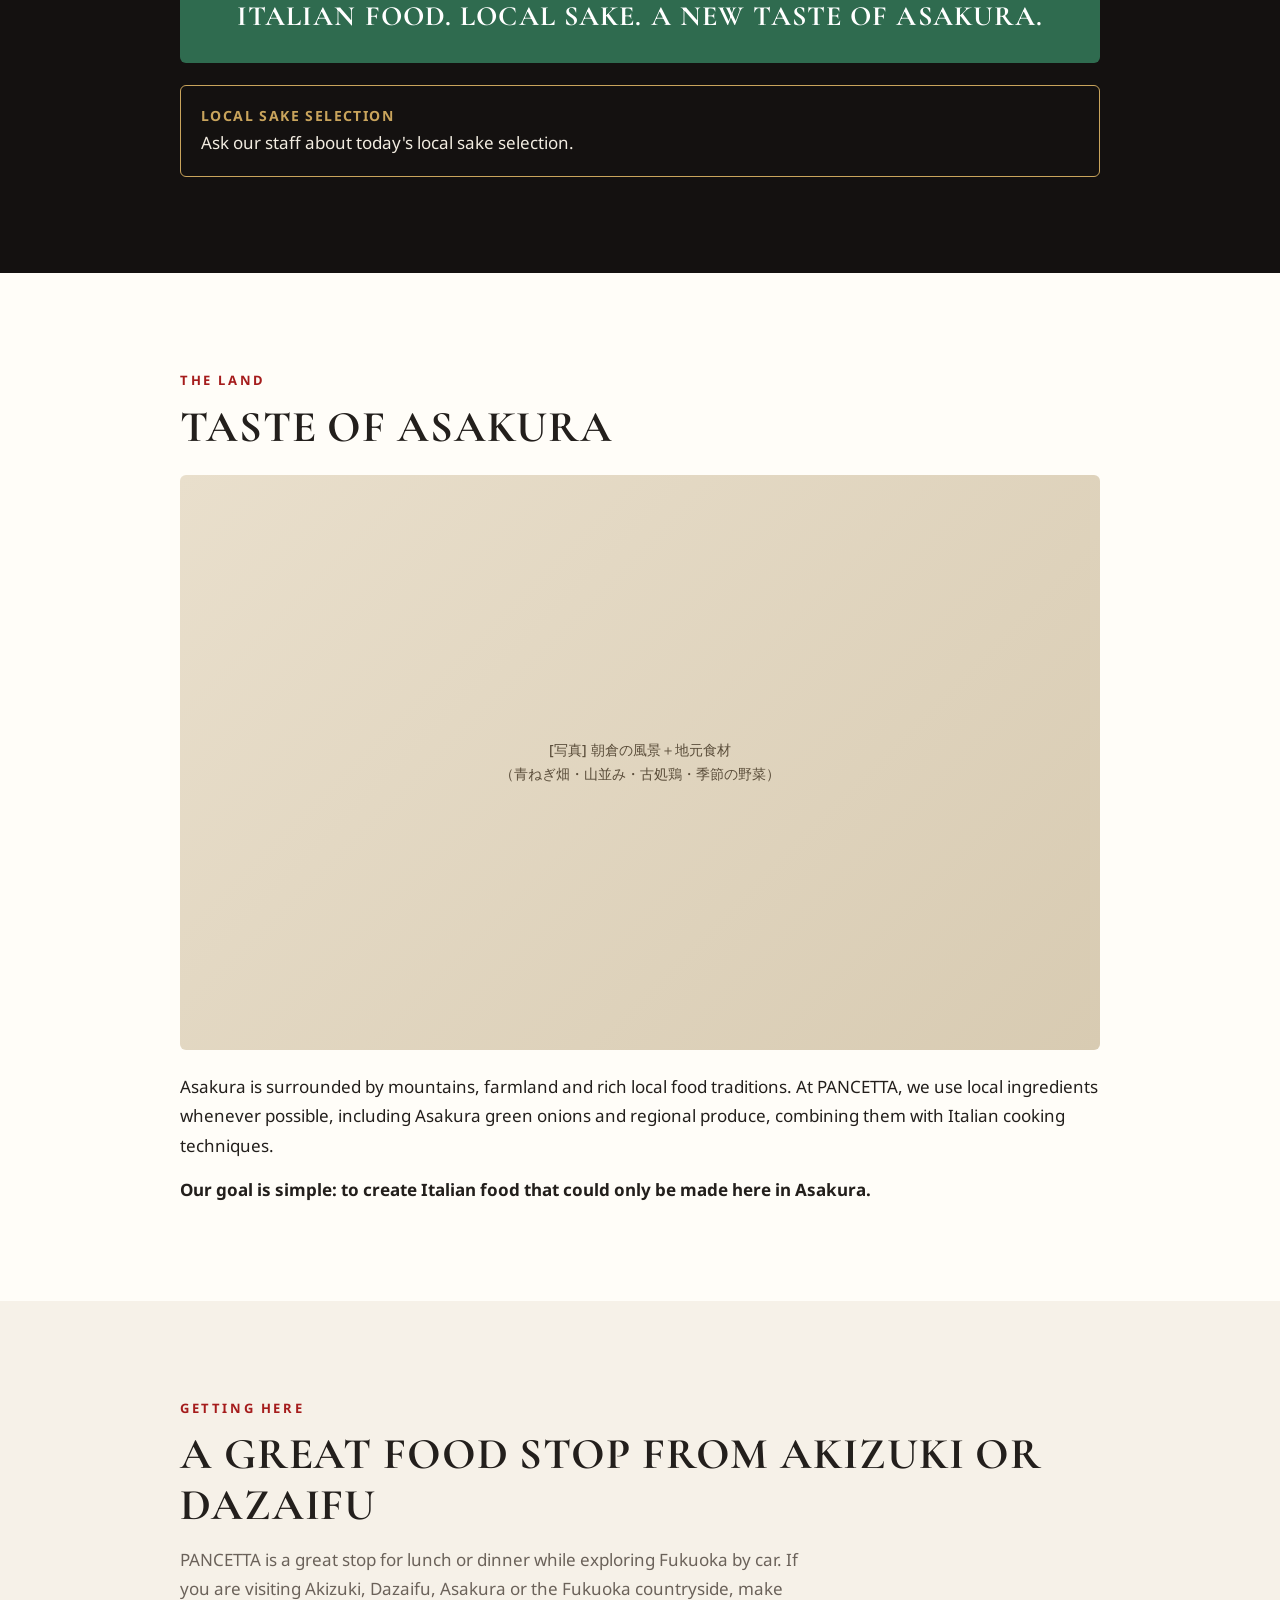
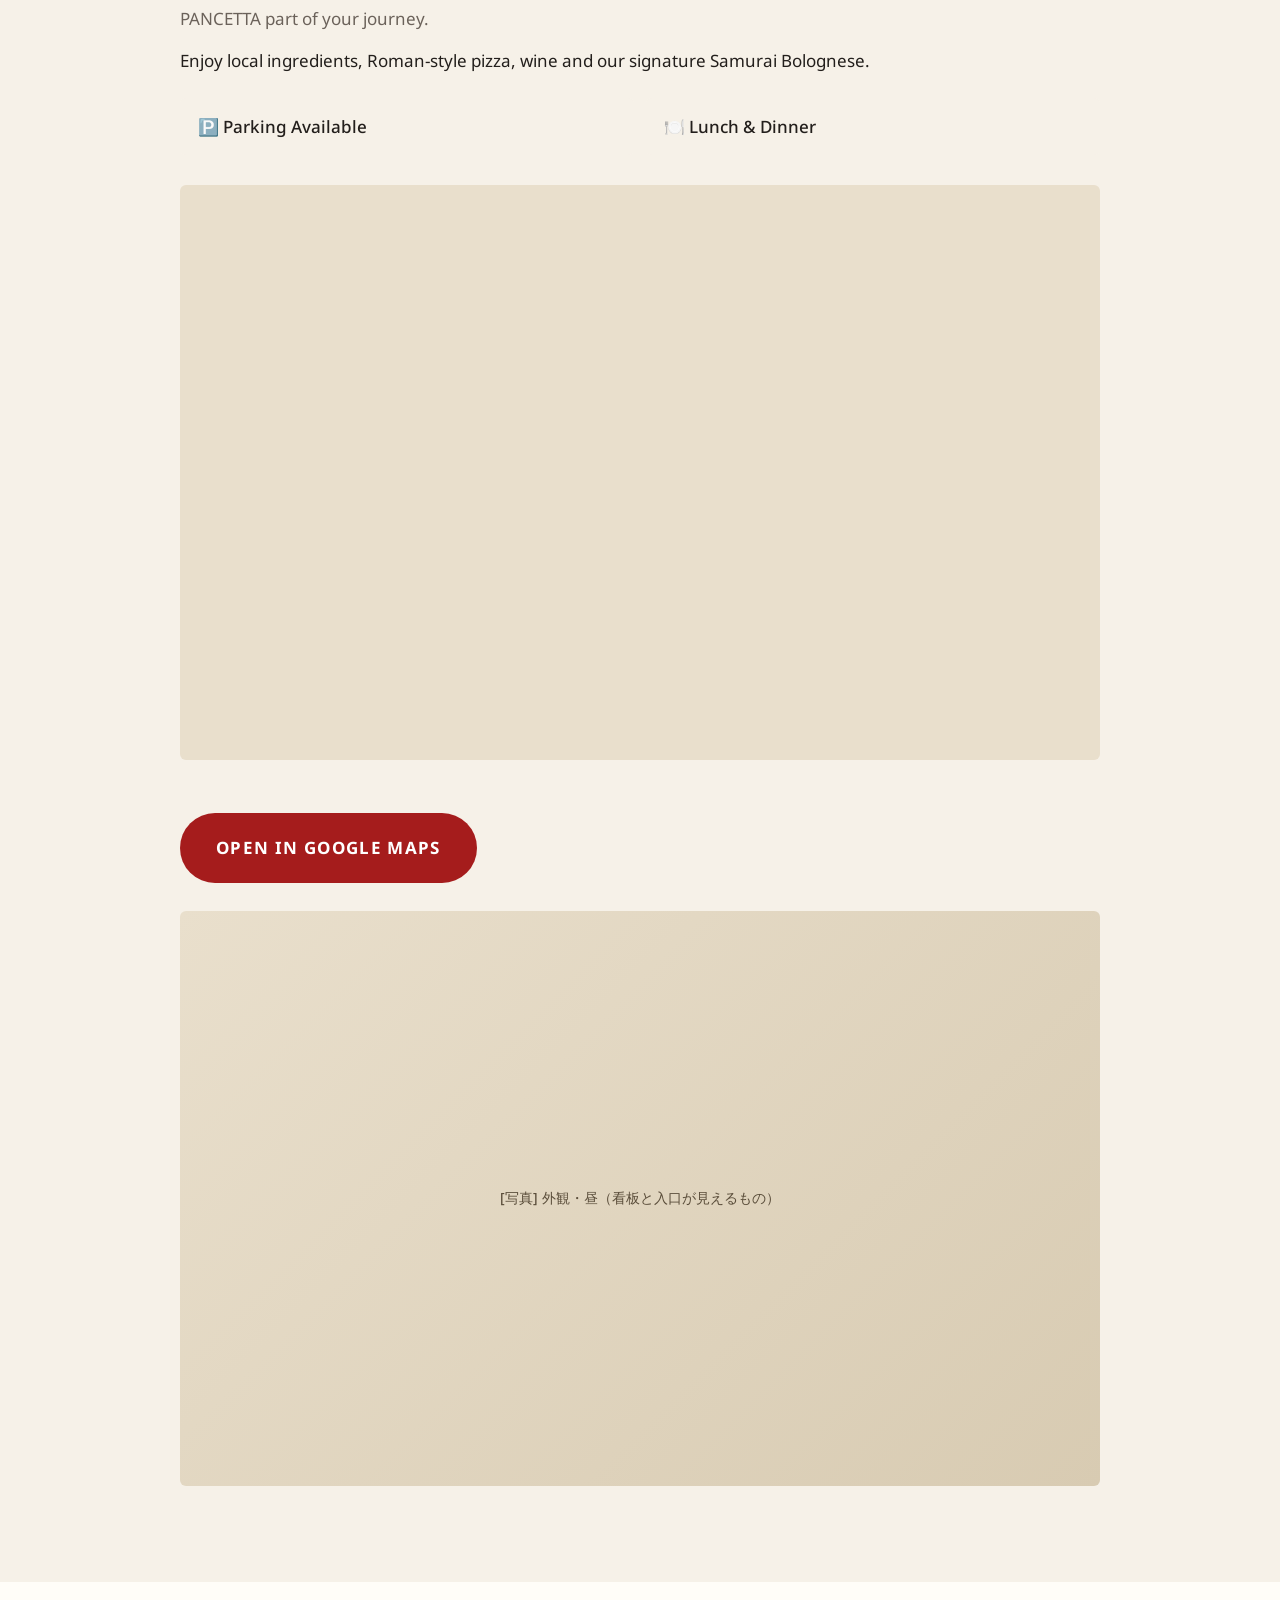
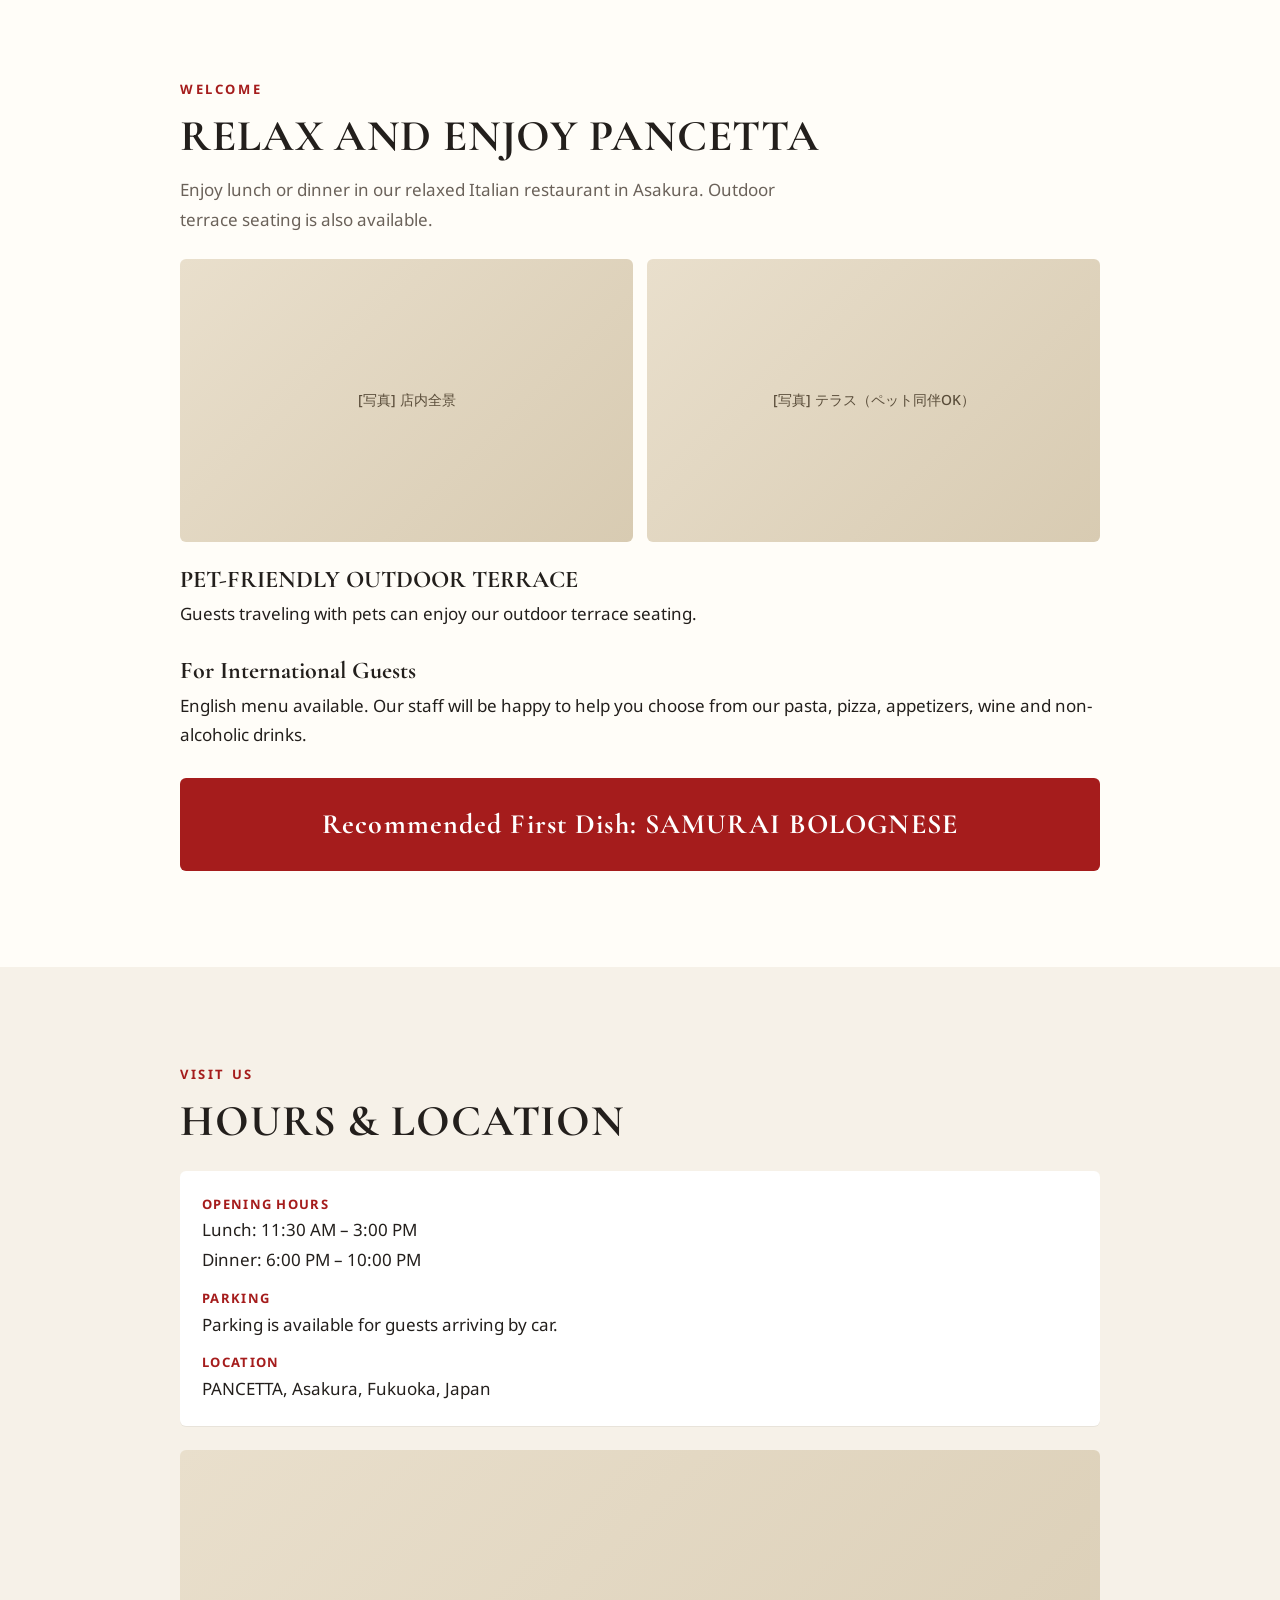
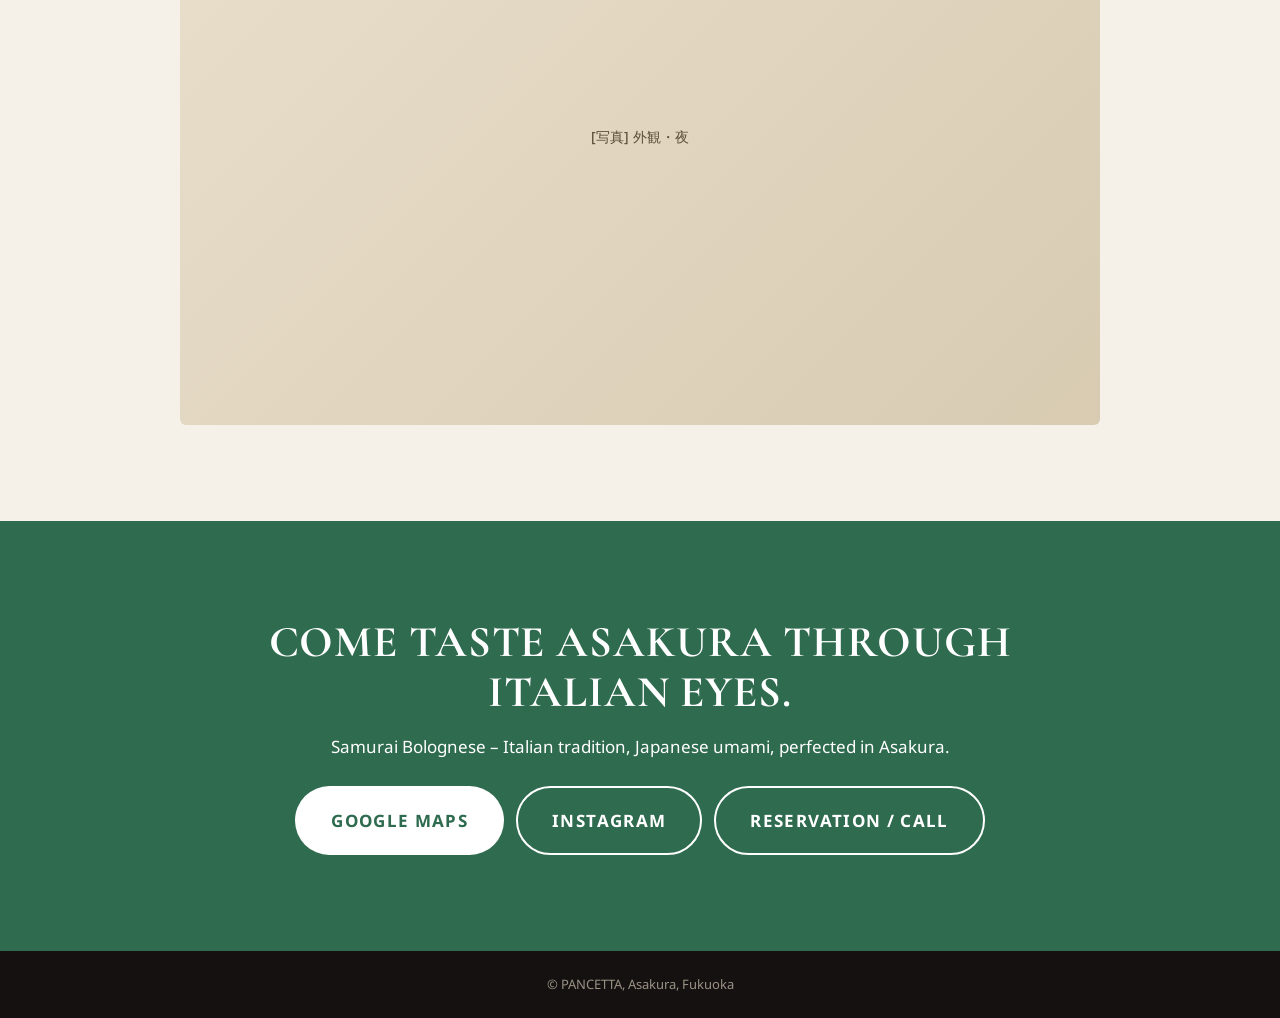
==== commit 09ca3778: "Add files via upload" ====
--- a/index.html
+++ b/index.html
@@ -286,6 +286,7 @@
     document.write('<script src="content.js?v=' + v + '"><\/script>');
     document.write('<script src="site.js?v=' + v + '"><\/script>');
     document.write('<script src="admin.js?v=' + v + '"><\/script>');
+    document.write('<script src="music.js?v=' + v + '"><\/script>');
   })();
 </script>
 </body>
